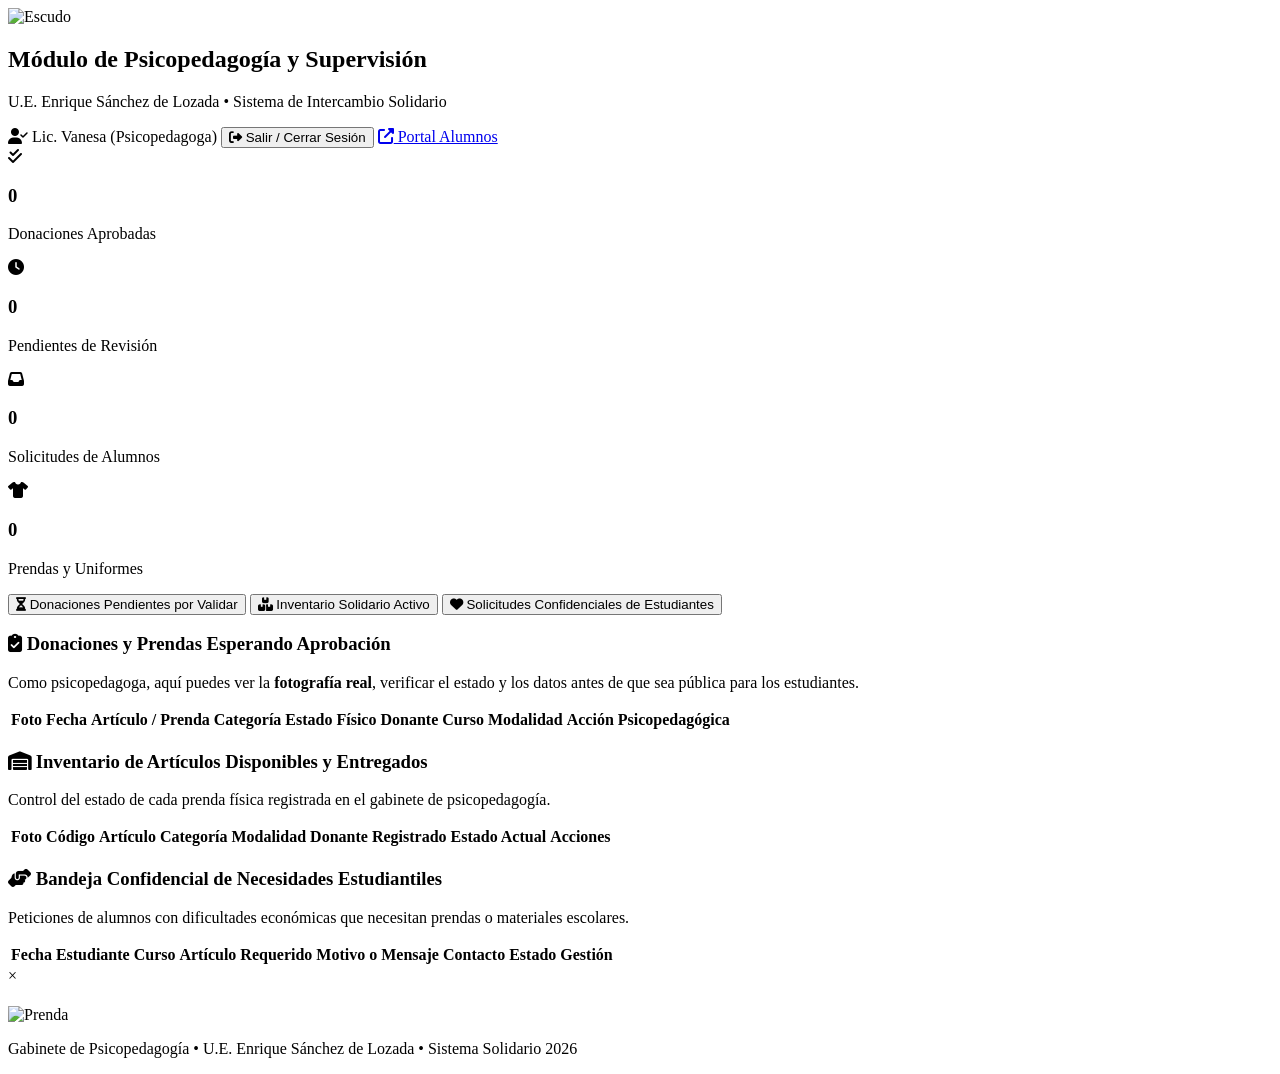
==== panel_psicopedagoga.html @ aaa046a4 "Add files via upload" ====
<!DOCTYPE html>
<html lang="es">
<head>
  <meta charset="UTF-8">
  <meta name="viewport" content="width=device-width, initial-scale=1.0">
  <title>Panel de Administración | Gabinete de Psicopedagogía - U.E. ESL</title>
  <link rel="stylesheet" href="css/estilos.css">
  <link rel="preconnect" href="https://fonts.googleapis.com">
  <link rel="preconnect" href="https://fonts.gstatic.com" crossorigin>
  <link href="https://fonts.googleapis.com/css2?family=Poppins:wght@300;400;500;600;700&display=swap" rel="stylesheet">
  <link rel="stylesheet" href="https://cdnjs.cloudflare.com/ajax/libs/font-awesome/6.4.0/css/all.min.css">
</head>
<body class="body-admin">

  <!-- CABECERA DEL PANEL -->
  <header class="header-admin">
    <div class="contenedor header-admin-flex">
      <div class="admin-titular">
        <img src="img/escudo_colegio.png" alt="Escudo" class="mini-escudo">
        <div>
          <h2>Módulo de Psicopedagogía y Supervisión</h2>
          <p>U.E. Enrique Sánchez de Lozada • Sistema de Intercambio Solidario</p>
        </div>
      </div>
      <div class="admin-perfil">
        <span class="usuario-tag"><i class="fas fa-user-check"></i> Lic. Vanesa (Psicopedagoga)</span>
        <button onclick="cerrarSesionAdmin()" class="btn btn-sm btn-coral"><i class="fas fa-sign-out-alt"></i> Salir / Cerrar Sesión</button>
        <a href="index.html" class="btn btn-sm btn-claro"><i class="fas fa-external-link-alt"></i> Portal Alumnos</a>
      </div>
    </div>
  </header>

  <div class="contenedor layout-admin">
    
    <!-- TARJETAS DE ESTADÍSTICAS (KPIs para asombrar a los jurados) -->
    <section class="grid-resumen">
      <div class="card-metrica verde">
        <i class="fas fa-check-double icono-metrica"></i>
        <div>
          <h3 id="statAprobados">0</h3>
          <p>Donaciones Aprobadas</p>
        </div>
      </div>
      <div class="card-metrica naranja">
        <i class="fas fa-clock icono-metrica"></i>
        <div>
          <h3 id="statPendientes">0</h3>
          <p>Pendientes de Revisión</p>
        </div>
      </div>
      <div class="card-metrica azul">
        <i class="fas fa-inbox icono-metrica"></i>
        <div>
          <h3 id="statSolicitudes">0</h3>
          <p>Solicitudes de Alumnos</p>
        </div>
      </div>
      <div class="card-metrica violeta">
        <i class="fas fa-tshirt icono-metrica"></i>
        <div>
          <h3 id="statPrendas">0</h3>
          <p>Prendas y Uniformes</p>
        </div>
      </div>
    </section>

    <!-- NAVEGACIÓN DE PESTAÑAS DEL PANEL -->
    <div class="tabs-admin">
      <button class="tab-btn activo" onclick="cambiarTab('pendientes')">
        <i class="fas fa-hourglass-half"></i> Donaciones Pendientes por Validar
      </button>
      <button class="tab-btn" onclick="cambiarTab('inventario')">
        <i class="fas fa-boxes"></i> Inventario Solidario Activo
      </button>
      <button class="tab-btn" onclick="cambiarTab('solicitudes')">
        <i class="fas fa-heart"></i> Solicitudes Confidenciales de Estudiantes
      </button>
    </div>

    <!-- PESTAÑA 1: DONACIONES PENDIENTES DE REVISIÓN -->
    <div id="tabPendientes" class="seccion-tab activa">
      <div class="card-blanca">
        <div class="card-blanca-header">
          <h3><i class="fas fa-clipboard-check"></i> Donaciones y Prendas Esperando Aprobación</h3>
          <p>Como psicopedagoga, aquí puedes ver la <strong>fotografía real</strong>, verificar el estado y los datos antes de que sea pública para los estudiantes.</p>
        </div>
        <div class="tabla-responsive">
          <table class="tabla-admin">
            <thead>
              <tr>
                <th>Foto</th>
                <th>Fecha</th>
                <th>Artículo / Prenda</th>
                <th>Categoría</th>
                <th>Estado Físico</th>
                <th>Donante</th>
                <th>Curso</th>
                <th>Modalidad</th>
                <th>Acción Psicopedagógica</th>
              </tr>
            </thead>
            <tbody id="tablaPendientesCuerpo">
              <!-- Cargado con JavaScript -->
            </tbody>
          </table>
        </div>
      </div>
    </div>

    <!-- PESTAÑA 2: INVENTARIO APROBADO Y CONTROL DE ENTREGA -->
    <div id="tabInventario" class="seccion-tab">
      <div class="card-blanca">
        <div class="card-blanca-header">
          <h3><i class="fas fa-warehouse"></i> Inventario de Artículos Disponibles y Entregados</h3>
          <p>Control del estado de cada prenda física registrada en el gabinete de psicopedagogía.</p>
        </div>
        <div class="tabla-responsive">
          <table class="tabla-admin">
            <thead>
              <tr>
                <th>Foto</th>
                <th>Código</th>
                <th>Artículo</th>
                <th>Categoría</th>
                <th>Modalidad</th>
                <th>Donante Registrado</th>
                <th>Estado Actual</th>
                <th>Acciones</th>
              </tr>
            </thead>
            <tbody id="tablaInventarioCuerpo">
              <!-- Cargado con JavaScript -->
            </tbody>
          </table>
        </div>
      </div>
    </div>

    <!-- PESTAÑA 3: SOLICITUDES DE ESTUDIANTES -->
    <div id="tabSolicitudes" class="seccion-tab">
      <div class="card-blanca">
        <div class="card-blanca-header">
          <h3><i class="fas fa-hands-helping"></i> Bandeja Confidencial de Necesidades Estudiantiles</h3>
          <p>Peticiones de alumnos con dificultades económicas que necesitan prendas o materiales escolares.</p>
        </div>
        <div class="tabla-responsive">
          <table class="tabla-admin">
            <thead>
              <tr>
                <th>Fecha</th>
                <th>Estudiante</th>
                <th>Curso</th>
                <th>Artículo Requerido</th>
                <th>Motivo o Mensaje</th>
                <th>Contacto</th>
                <th>Estado</th>
                <th>Gestión</th>
              </tr>
            </thead>
            <tbody id="tablaSolicitudesCuerpo">
              <!-- Cargado con JavaScript -->
            </tbody>
          </table>
        </div>
      </div>
    </div>

  </div>

  <!-- MODAL PARA VER FOTO EN GRANDE (LIGHTBOX) -->
  <div id="modalVerFotoGrande" class="modal" onclick="cerrarModalFoto()">
    <div class="modal-contenido-foto" onclick="event.stopPropagation()">
      <span class="cerrar-modal" onclick="cerrarModalFoto()">&times;</span>
      <h4 id="modalFotoTitulo" style="color:#880e4f; margin-bottom:10px;"></h4>
      <img id="modalFotoSrc" src="" alt="Prenda" class="foto-ampliada">
    </div>
  </div>

  <footer class="footer-admin">
    <p>Gabinete de Psicopedagogía • U.E. Enrique Sánchez de Lozada • Sistema Solidario 2026</p>
  </footer>

  <script src="js/datos_iniciales.js"></script>
  <script src="js/admin.js"></script>
</body>
</html>
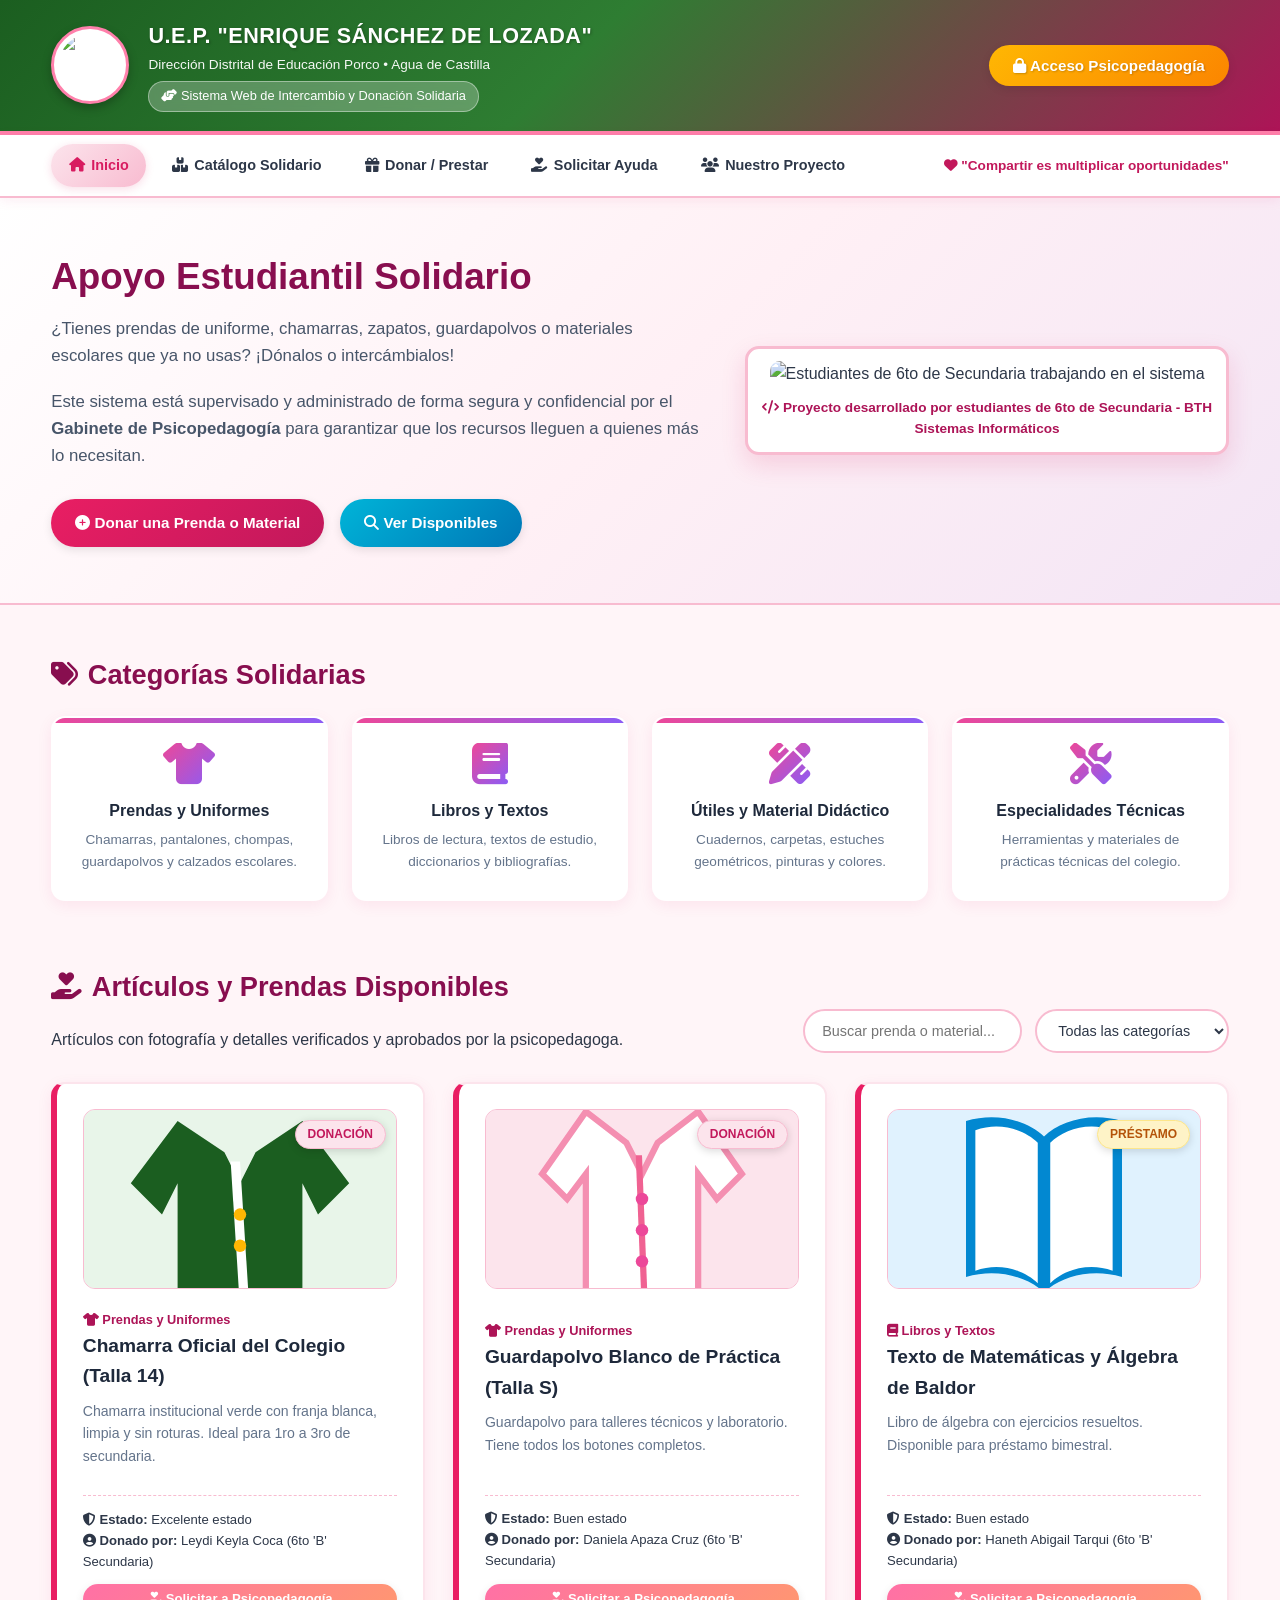
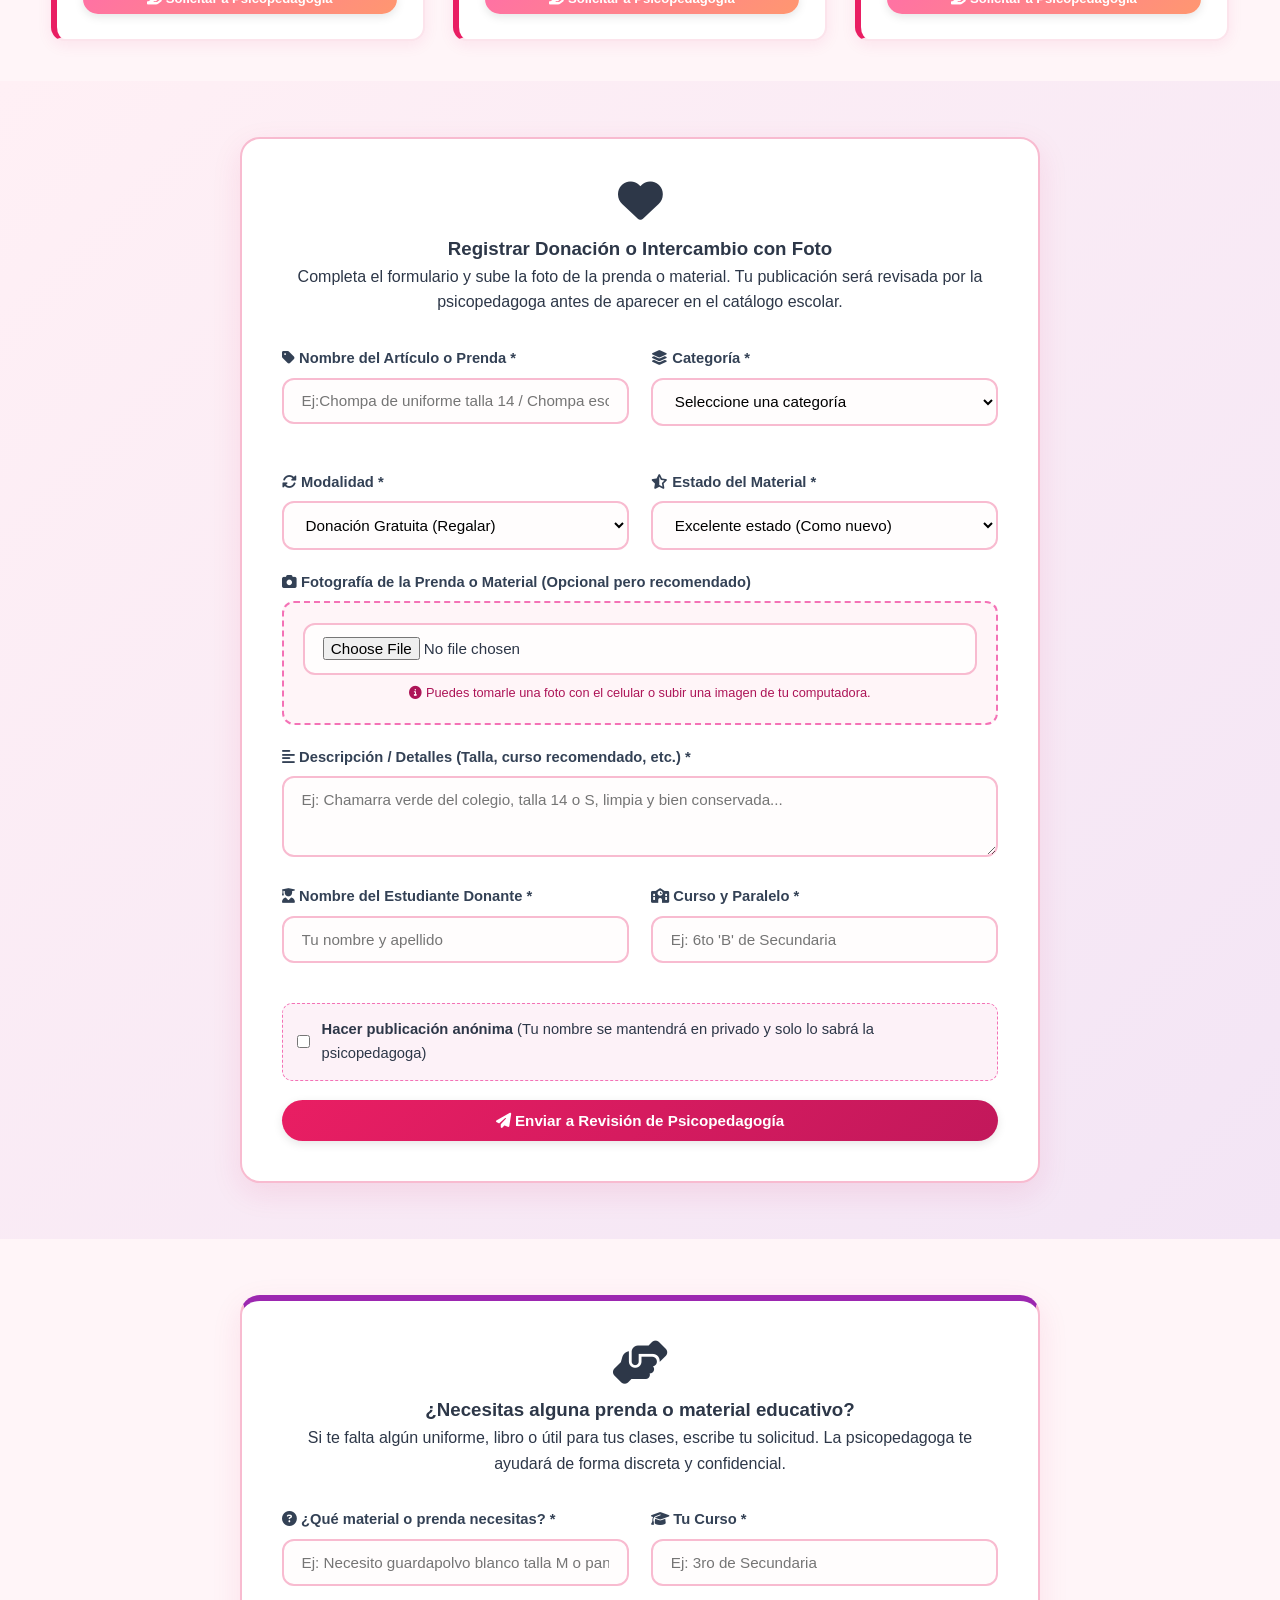
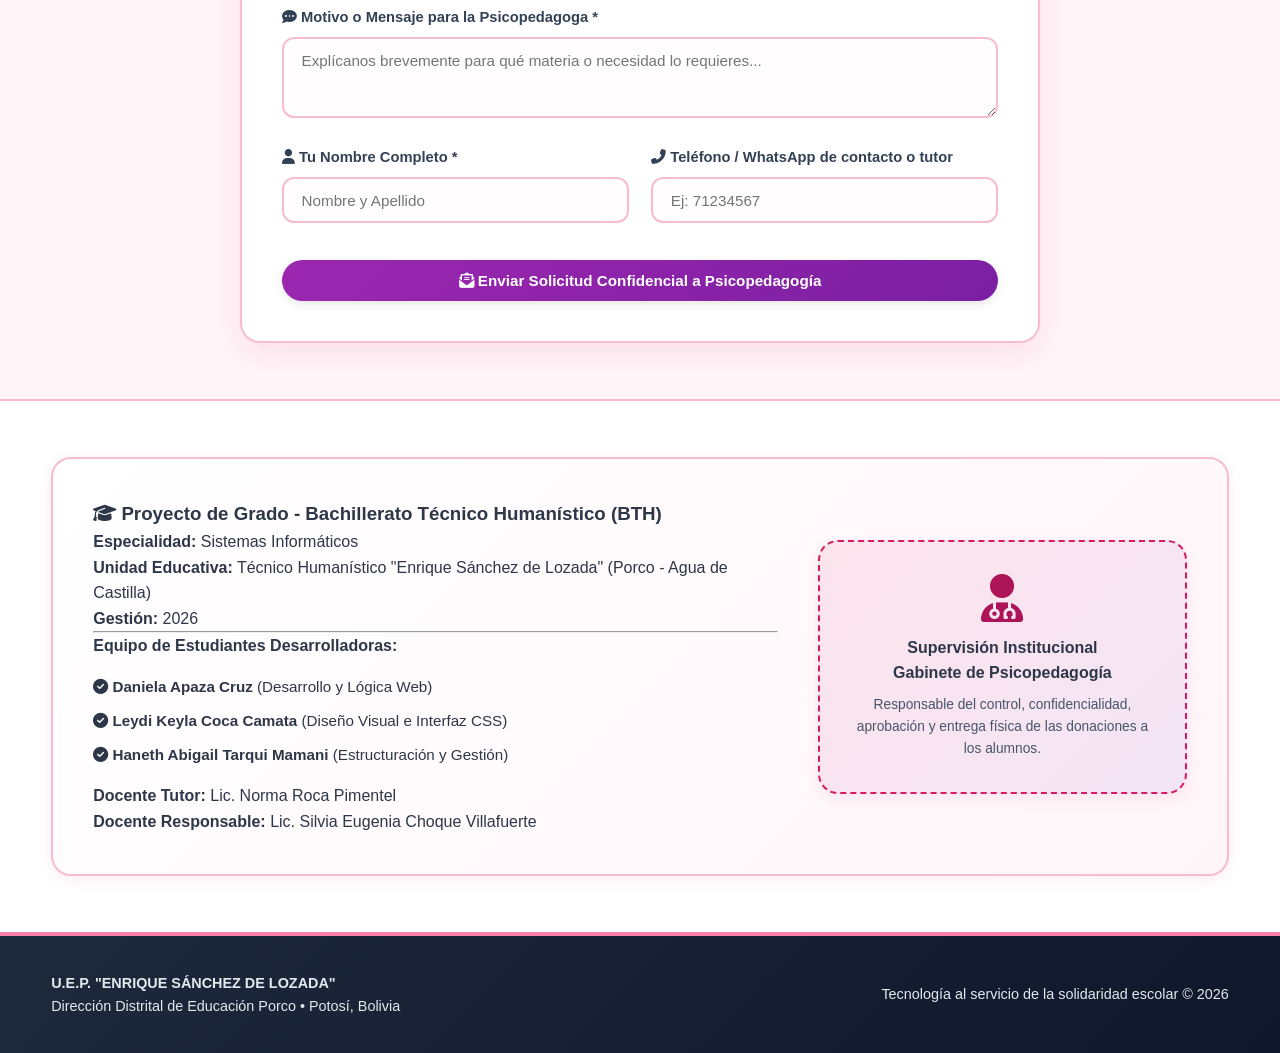
==== commit 4996414a: "Update stylesheet and script paths in HTML file" ====
--- a/panel_psicopedagoga.html
+++ b/panel_psicopedagoga.html
@@ -4,7 +4,7 @@
   <meta charset="UTF-8">
   <meta name="viewport" content="width=device-width, initial-scale=1.0">
   <title>Panel de Administración | Gabinete de Psicopedagogía - U.E. ESL</title>
-  <link rel="stylesheet" href="css/estilos.css">
+  <link rel="stylesheet" href="estilos.css">
   <link rel="preconnect" href="https://fonts.googleapis.com">
   <link rel="preconnect" href="https://fonts.gstatic.com" crossorigin>
   <link href="https://fonts.googleapis.com/css2?family=Poppins:wght@300;400;500;600;700&display=swap" rel="stylesheet">
@@ -180,7 +180,7 @@
     <p>Gabinete de Psicopedagogía • U.E. Enrique Sánchez de Lozada • Sistema Solidario 2026</p>
   </footer>
 
-  <script src="js/datos_iniciales.js"></script>
-  <script src="js/admin.js"></script>
+  <script src="datos_iniciales.js"></script>
+  <script src="admin.js"></script>
 </body>
 </html>
--- a/estilos.css
+++ b/estilos.css
@@ -0,0 +1,990 @@
+/* ========================================================
+   SISTEMA WEB DE INTERCAMBIO SOLIDARIO
+   U.E. "ENRIQUE SÁNCHEZ DE LOZADA" - PORCO (AGUA DE CASTILLA)
+   Bachillerato Técnico Humanístico (BTH) - Gestión 2026
+   Desarrolladoras: Daniela Apaza, Leydi Coca, Haneth Tarqui
+   Tema: Femenino, Solidario, Moderno e Institucional
+   ======================================================== */
+
+:root {
+  /* Paleta Femenina & Escolar Armoniosa */
+  --verde-colegio: #1a7a4c;
+  --verde-menta: #2ec4b6;
+  --rosa-principal: #d81b60;
+  --rosa-hover: #ad1457;
+  --rosa-suave: #fce4ec;
+  --purpura-elegante: #7b1fa2;
+  --lila-pastel: #f3e5f5;
+  --turquesa-boton: #00897b;
+  --coral-boton: #ff6f61;
+  --dorado-boton: #f59e0b;
+  --azul-cielo: #0288d1;
+  
+  --blanco: #ffffff;
+  --gris-fondo: #fff5f8;
+  --gris-suave: #fdf2f4;
+  --gris-borde: #f8bbd0;
+  --texto-principal: #2d3748;
+  --texto-suave: #64748b;
+  
+  --sombra-suave: 0 4px 15px rgba(216, 27, 96, 0.08);
+  --sombra-hover: 0 8px 25px rgba(216, 27, 96, 0.16);
+  --radio: 14px;
+  --transicion: all 0.3s ease;
+}
+
+* {
+  box-sizing: border-box;
+  margin: 0;
+  padding: 0;
+}
+
+body {
+  font-family: 'Poppins', sans-serif;
+  background-color: var(--gris-fondo);
+  color: var(--texto-principal);
+  line-height: 1.6;
+}
+
+.contenedor {
+  width: 92%;
+  max-width: 1200px;
+  margin: 0 auto;
+}
+
+/* ================= ENCABEZADO ================= */
+.header-principal {
+  background: linear-gradient(135deg, #1b5e20, #2e7d32 45%, #ad1457 100%);
+  color: var(--blanco);
+  padding: 1.2rem 0;
+  border-bottom: 4px solid #ff80ab;
+  box-shadow: 0 4px 15px rgba(0, 0, 0, 0.12);
+}
+
+.header-contenido {
+  display: flex;
+  justify-content: space-between;
+  align-items: center;
+  flex-wrap: wrap;
+  gap: 1.2rem;
+}
+
+.logos-institucion {
+  display: flex;
+  align-items: center;
+  gap: 1.2rem;
+}
+
+.logo-colegio {
+  width: 78px;
+  height: 78px;
+  object-fit: contain;
+  background: #ffffff;
+  border-radius: 50%;
+  padding: 5px;
+  border: 3px solid #ff80ab;
+  box-shadow: 0 4px 10px rgba(0,0,0,0.25);
+  transition: transform 0.3s ease;
+}
+
+.logo-colegio:hover {
+  transform: scale(1.05) rotate(4deg);
+}
+
+.logos-institucion h1 {
+  font-size: 1.35rem;
+  letter-spacing: 0.5px;
+  font-weight: 700;
+  text-shadow: 1px 1px 3px rgba(0,0,0,0.3);
+}
+
+.subtitulo-header {
+  font-size: 0.85rem;
+  opacity: 0.95;
+}
+
+.badge-lema {
+  display: inline-block;
+  background-color: rgba(255, 255, 255, 0.25);
+  backdrop-filter: blur(4px);
+  padding: 0.25rem 0.75rem;
+  border-radius: 20px;
+  font-size: 0.8rem;
+  margin-top: 0.35rem;
+  font-weight: 500;
+  border: 1px solid rgba(255, 255, 255, 0.4);
+}
+
+/* ================= NAVEGACIÓN ================= */
+.barra-navegacion {
+  background-color: #ffffff;
+  box-shadow: 0 2px 12px rgba(216, 27, 96, 0.08);
+  position: sticky;
+  top: 0;
+  z-index: 100;
+  border-bottom: 2px solid #f8bbd0;
+}
+
+.menu-flex {
+  display: flex;
+  justify-content: space-between;
+  align-items: center;
+}
+
+.enlaces-nav {
+  display: flex;
+  list-style: none;
+  gap: 0.5rem;
+  padding: 0.6rem 0;
+}
+
+.enlaces-nav a {
+  text-decoration: none;
+  color: var(--texto-principal);
+  font-weight: 600;
+  padding: 0.6rem 1.1rem;
+  border-radius: 25px;
+  font-size: 0.9rem;
+  transition: var(--transicion);
+  display: flex;
+  align-items: center;
+  gap: 0.4rem;
+}
+
+.enlaces-nav a:hover, .enlaces-nav a.activo {
+  background: linear-gradient(135deg, #fce4ec, #f8bbd0);
+  color: var(--rosa-principal);
+  box-shadow: 0 2px 8px rgba(216, 27, 96, 0.15);
+}
+
+.lema-nav {
+  font-size: 0.85rem;
+  color: #c2185b;
+  font-weight: 600;
+}
+
+/* ================= BOTONES MULTICOLOR LLAMATIVOS ================= */
+.btn {
+  display: inline-block;
+  padding: 0.75rem 1.5rem;
+  font-size: 0.95rem;
+  font-weight: 600;
+  text-decoration: none;
+  border-radius: 25px;
+  cursor: pointer;
+  border: none;
+  transition: var(--transicion);
+  text-align: center;
+  box-shadow: 0 3px 10px rgba(0,0,0,0.1);
+}
+
+.btn:hover {
+  transform: translateY(-2px);
+  box-shadow: 0 6px 15px rgba(0,0,0,0.18);
+}
+
+/* Botón 1: Rosa Fucsia Femenino (Donar) */
+.btn-primario {
+  background: linear-gradient(135deg, #e91e63, #c2185b);
+  color: #ffffff;
+}
+.btn-primario:hover {
+  background: linear-gradient(135deg, #d81b60, #880e4f);
+}
+
+/* Botón 2: Turquesa Menta Brillante (Ver catálogo) */
+.btn-secundario {
+  background: linear-gradient(135deg, #00b4d8, #0077b6);
+  color: #ffffff;
+}
+.btn-secundario:hover {
+  background: linear-gradient(135deg, #0096c7, #03045e);
+}
+
+/* Botón 3: Dorado Solar Cálido (Acceso Psicopedagoga) */
+.btn-admin {
+  background: linear-gradient(135deg, #ffb703, #fb8500);
+  color: #ffffff;
+  font-weight: 700;
+  text-shadow: 1px 1px 2px rgba(0,0,0,0.2);
+}
+.btn-admin:hover {
+  background: linear-gradient(135deg, #fb8500, #d97706);
+}
+
+/* Botón 4: Púrpura Violeta Solidario (Solicitar Ayuda) */
+.btn-exito {
+  background: linear-gradient(135deg, #9c27b0, #7b1fa2);
+  color: #ffffff;
+}
+.btn-exito:hover {
+  background: linear-gradient(135deg, #8e24aa, #4a148c);
+}
+
+/* Botón 5: Coral Cálido (Petición de Catálogo) */
+.btn-coral {
+  background: linear-gradient(135deg, #ff70a6, #ff9770);
+  color: #ffffff;
+}
+.btn-coral:hover {
+  background: linear-gradient(135deg, #ff5964, #f07167);
+}
+
+.btn-block {
+  width: 100%;
+  display: block;
+  margin-top: 1rem;
+}
+
+.btn-sm {
+  padding: 0.45rem 0.95rem;
+  font-size: 0.82rem;
+}
+
+.btn-claro {
+  background: #ffffff;
+  color: #ad1457;
+  font-weight: 600;
+}
+
+/* ================= BANNER HERO PRINCIPAL ================= */
+.hero-banner {
+  background: linear-gradient(135deg, #ffffff 0%, #fff0f5 50%, #f3e5f5 100%);
+  padding: 3.5rem 0;
+  border-bottom: 2px solid #f8bbd0;
+}
+
+.hero-grid {
+  display: grid;
+  grid-template-columns: 1.15fr 0.85fr;
+  gap: 2.5rem;
+  align-items: center;
+}
+
+.hero-texto h2 {
+  font-size: 2.3rem;
+  color: #880e4f;
+  line-height: 1.25;
+  margin-bottom: 1rem;
+}
+
+.hero-texto p {
+  color: #475569;
+  margin-bottom: 1.2rem;
+  font-size: 1.05rem;
+}
+
+.hero-botones {
+  display: flex;
+  gap: 1rem;
+  margin-top: 1.8rem;
+  flex-wrap: wrap;
+}
+
+.hero-imagen-box {
+  background: #ffffff;
+  padding: 12px;
+  border-radius: var(--radio);
+  box-shadow: 0 10px 25px rgba(216, 27, 96, 0.15);
+  border: 3px solid #f8bbd0;
+  text-align: center;
+  transition: transform 0.3s ease;
+}
+
+.hero-imagen-box:hover {
+  transform: translateY(-5px);
+}
+
+.foto-estudiantes {
+  width: 100%;
+  height: 270px;
+  object-fit: cover;
+  border-radius: 10px;
+}
+
+.pie-foto {
+  font-size: 0.85rem;
+  color: #ad1457;
+  margin-top: 10px;
+  font-weight: 600;
+}
+
+/* ================= TARJETAS DE CATEGORÍAS ================= */
+.seccion-categorias {
+  padding: 3rem 0 1.5rem 0;
+}
+
+.titulo-seccion {
+  font-size: 1.7rem;
+  color: #880e4f;
+  margin-bottom: 1.2rem;
+  display: flex;
+  align-items: center;
+  gap: 0.6rem;
+}
+
+.grid-categorias {
+  display: grid;
+  grid-template-columns: repeat(auto-fit, minmax(220px, 1fr));
+  gap: 1.5rem;
+}
+
+.tarjeta-categoria {
+  background: #ffffff;
+  border-radius: var(--radio);
+  padding: 1.6rem;
+  text-align: center;
+  box-shadow: var(--sombra-suave);
+  cursor: pointer;
+  transition: var(--transicion);
+  border: 2px solid transparent;
+  position: relative;
+  overflow: hidden;
+}
+
+.tarjeta-categoria::before {
+  content: '';
+  position: absolute;
+  top: 0; left: 0; right: 0;
+  height: 5px;
+  background: linear-gradient(90deg, #ec4899, #8b5cf6);
+}
+
+.tarjeta-categoria:hover {
+  transform: translateY(-6px);
+  box-shadow: var(--sombra-hover);
+  border-color: #f472b6;
+}
+
+.icono-cat {
+  font-size: 2.6rem;
+  background: linear-gradient(135deg, #ec4899, #8b5cf6);
+  -webkit-background-clip: text;
+  -webkit-text-fill-color: transparent;
+  margin-bottom: 0.8rem;
+}
+
+.tarjeta-categoria h4 {
+  margin-bottom: 0.4rem;
+  color: #1e293b;
+  font-weight: 600;
+}
+
+.tarjeta-categoria p {
+  font-size: 0.85rem;
+  color: var(--texto-suave);
+}
+
+/* ================= CATÁLOGO SOLIDARIO ================= */
+.seccion-catalogo {
+  padding: 2.5rem 0;
+}
+
+.cabecera-catalogo {
+  display: flex;
+  justify-content: space-between;
+  align-items: flex-end;
+  flex-wrap: wrap;
+  gap: 1rem;
+  margin-bottom: 1.8rem;
+}
+
+.filtros-box {
+  display: flex;
+  gap: 0.8rem;
+  flex-wrap: wrap;
+}
+
+.filtros-box input, .filtros-box select {
+  padding: 0.7rem 1.1rem;
+  border: 2px solid #f8bbd0;
+  border-radius: 25px;
+  font-family: inherit;
+  font-size: 0.9rem;
+  outline: none;
+  background: #ffffff;
+  color: var(--texto-principal);
+  transition: var(--transicion);
+}
+
+.filtros-box input:focus, .filtros-box select:focus {
+  border-color: #d81b60;
+  box-shadow: 0 0 0 3px rgba(216, 27, 96, 0.15);
+}
+
+.grid-articulos {
+  display: grid;
+  grid-template-columns: repeat(auto-fill, minmax(290px, 1fr));
+  gap: 1.8rem;
+}
+
+.tarjeta-articulo {
+  background: #ffffff;
+  border-radius: var(--radio);
+  padding: 1.6rem;
+  box-shadow: var(--sombra-suave);
+  display: flex;
+  flex-direction: column;
+  justify-content: space-between;
+  border: 2px solid #fce4ec;
+  border-left: 6px solid #e91e63;
+  transition: var(--transicion);
+  position: relative;
+}
+
+.tarjeta-articulo:hover {
+  transform: translateY(-5px);
+  box-shadow: var(--sombra-hover);
+  border-color: #f8bbd0;
+}
+
+.badge-tipo {
+  display: inline-block;
+  padding: 0.25rem 0.75rem;
+  border-radius: 20px;
+  font-size: 0.75rem;
+  font-weight: 700;
+  text-transform: uppercase;
+  margin-bottom: 0.6rem;
+}
+
+.badge-donacion { background: #fce4ec; color: #c2185b; border: 1px solid #f8bbd0; }
+.badge-intercambio { background: #e0f2fe; color: #0369a1; border: 1px solid #bae6fd; }
+.badge-prestamo { background: #fef3c7; color: #b45309; border: 1px solid #fde68a; }
+
+.titulo-art {
+  font-size: 1.2rem;
+  color: #1e293b;
+  margin-bottom: 0.5rem;
+  font-weight: 600;
+}
+
+.detalles-art {
+  font-size: 0.88rem;
+  color: var(--texto-suave);
+  margin-bottom: 1.2rem;
+}
+
+.info-pie-art {
+  border-top: 1px dashed #f8bbd0;
+  padding-top: 0.8rem;
+  margin-top: 0.5rem;
+  font-size: 0.82rem;
+}
+
+/* ================= FORMULARIOS ================= */
+.seccion-formulario {
+  padding: 3.5rem 0;
+}
+
+.fondo-claro {
+  background: linear-gradient(135deg, #fff0f5, #f3e5f5);
+}
+
+.form-card {
+  max-width: 800px;
+  margin: 0 auto;
+  background: #ffffff;
+  padding: 2.5rem;
+  border-radius: 20px;
+  box-shadow: 0 10px 30px rgba(216, 27, 96, 0.1);
+  border: 2px solid #f8bbd0;
+}
+
+.border-solidario {
+  border-top: 6px solid #9c27b0;
+}
+
+.form-header {
+  text-align: center;
+  margin-bottom: 2rem;
+}
+
+.icono-form {
+  font-size: 2.8rem;
+  margin-bottom: 0.6rem;
+}
+
+.fila-form {
+  display: grid;
+  grid-template-columns: 1fr 1fr;
+  gap: 1.4rem;
+}
+
+.campo {
+  margin-bottom: 1.3rem;
+}
+
+.campo label {
+  display: block;
+  font-weight: 600;
+  margin-bottom: 0.45rem;
+  font-size: 0.92rem;
+  color: #334155;
+}
+
+.campo input, .campo select, .campo textarea {
+  width: 100%;
+  padding: 0.8rem 1.1rem;
+  border: 2px solid #f8bbd0;
+  border-radius: 12px;
+  font-family: inherit;
+  font-size: 0.95rem;
+  outline: none;
+  background: #fffdfd;
+  transition: var(--transicion);
+}
+
+.campo input:focus, .campo select:focus, .campo textarea:focus {
+  border-color: #d81b60;
+  box-shadow: 0 0 0 4px rgba(216, 27, 96, 0.12);
+}
+
+.campo-check {
+  display: flex;
+  align-items: center;
+  gap: 0.7rem;
+  margin: 1.2rem 0;
+  background: #fdf2f8;
+  padding: 0.9rem;
+  border-radius: 10px;
+  font-size: 0.92rem;
+  border: 1px dashed #f472b6;
+}
+
+/* ================= INFO PROYECTO ================= */
+.seccion-proyecto {
+  padding: 3.5rem 0;
+  background: #ffffff;
+  border-top: 2px solid #f8bbd0;
+}
+
+.card-info-proyecto {
+  background: linear-gradient(135deg, #ffffff, #fff5f8);
+  border-radius: 20px;
+  padding: 2.5rem;
+  border: 2px solid #f8bbd0;
+  box-shadow: var(--sombra-suave);
+}
+
+.grid-proyecto {
+  display: grid;
+  grid-template-columns: 1.3fr 0.7fr;
+  gap: 2.5rem;
+  align-items: center;
+}
+
+.lista-integrantes {
+  list-style: none;
+  margin: 1rem 0;
+}
+
+.lista-integrantes li {
+  margin-bottom: 0.6rem;
+  font-size: 0.95rem;
+}
+
+.badge-psico {
+  background: linear-gradient(135deg, #fce4ec, #f3e5f5);
+  border: 2px dashed #d81b60;
+  border-radius: 20px;
+  padding: 2rem;
+  text-align: center;
+  box-shadow: 0 5px 15px rgba(216, 27, 96, 0.08);
+}
+
+.badge-psico i {
+  color: #ad1457;
+  margin-bottom: 0.8rem;
+}
+
+.psico-desc {
+  font-size: 0.86rem;
+  color: #475569;
+  margin-top: 0.5rem;
+}
+
+/* ================= FOOTER ================= */
+.footer-colegio {
+  background: linear-gradient(135deg, #1e293b, #0f172a);
+  color: #e2e8f0;
+  padding: 2.2rem 0;
+  font-size: 0.9rem;
+  border-top: 4px solid #ff80ab;
+}
+
+.footer-grid {
+  display: flex;
+  justify-content: space-between;
+  align-items: center;
+  flex-wrap: wrap;
+  gap: 1rem;
+}
+
+/* ================= PANEL PSICOPEDAGOGA ================= */
+.body-admin {
+  background-color: #fdf2f4;
+}
+
+.header-admin {
+  background: linear-gradient(135deg, #4a148c, #1e1b4b);
+  color: #fff;
+  padding: 1.2rem 0;
+  border-bottom: 4px solid #ff80ab;
+}
+
+.header-admin-flex {
+  display: flex;
+  justify-content: space-between;
+  align-items: center;
+  flex-wrap: wrap;
+  gap: 1rem;
+}
+
+.admin-titular {
+  display: flex;
+  align-items: center;
+  gap: 1.2rem;
+}
+
+.mini-escudo {
+  width: 52px;
+  height: 52px;
+  object-fit: contain;
+  background: white;
+  border-radius: 50%;
+  padding: 3px;
+  border: 2px solid #ff80ab;
+}
+
+.admin-perfil {
+  display: flex;
+  align-items: center;
+  gap: 1rem;
+}
+
+.usuario-tag {
+  background: rgba(255, 255, 255, 0.2);
+  padding: 0.4rem 1rem;
+  border-radius: 20px;
+  font-size: 0.88rem;
+  border: 1px solid rgba(255, 255, 255, 0.3);
+}
+
+.layout-admin {
+  padding: 2.5rem 0;
+}
+
+.grid-resumen {
+  display: grid;
+  grid-template-columns: repeat(auto-fit, minmax(220px, 1fr));
+  gap: 1.4rem;
+  margin-bottom: 2rem;
+}
+
+.card-metrica {
+  background: white;
+  border-radius: 16px;
+  padding: 1.6rem;
+  display: flex;
+  align-items: center;
+  gap: 1.2rem;
+  box-shadow: 0 4px 15px rgba(216, 27, 96, 0.08);
+  border: 2px solid #fce4ec;
+  transition: transform 0.3s ease;
+}
+
+.card-metrica:hover {
+  transform: translateY(-4px);
+}
+
+.icono-metrica {
+  font-size: 2.6rem;
+}
+
+.card-metrica.verde i { color: #10b981; }
+.card-metrica.naranja i { color: #f59e0b; }
+.card-metrica.azul i { color: #0288d1; }
+.card-metrica.violeta i { color: #d81b60; }
+
+.card-metrica h3 {
+  font-size: 1.9rem;
+  font-weight: 700;
+  line-height: 1;
+  color: #1e293b;
+}
+
+.card-metrica p {
+  font-size: 0.85rem;
+  color: var(--texto-suave);
+}
+
+.tabs-admin {
+  display: flex;
+  gap: 0.6rem;
+  margin-bottom: 1rem;
+  flex-wrap: wrap;
+}
+
+.tab-btn {
+  background: #ffffff;
+  border: 2px solid #f8bbd0;
+  padding: 0.85rem 1.6rem;
+  border-radius: 12px 12px 0 0;
+  font-family: inherit;
+  font-weight: 600;
+  cursor: pointer;
+  transition: var(--transicion);
+  color: #64748b;
+}
+
+.tab-btn.activo {
+  background: linear-gradient(135deg, #d81b60, #ad1457);
+  color: white;
+  border-color: #ad1457;
+  box-shadow: 0 4px 12px rgba(216, 27, 96, 0.2);
+}
+
+.seccion-tab {
+  display: none;
+}
+
+.seccion-tab.activa {
+  display: block;
+}
+
+.card-blanca {
+  background: white;
+  border-radius: 0 16px 16px 16px;
+  padding: 2.2rem;
+  box-shadow: var(--sombra-suave);
+  border: 2px solid #fce4ec;
+}
+
+.card-blanca-header {
+  margin-bottom: 1.5rem;
+}
+
+.card-blanca-header h3 {
+  color: #880e4f;
+  font-size: 1.35rem;
+}
+
+.card-blanca-header p {
+  color: var(--texto-suave);
+  font-size: 0.9rem;
+}
+
+.tabla-responsive {
+  overflow-x: auto;
+}
+
+.tabla-admin {
+  width: 100%;
+  border-collapse: collapse;
+  text-align: left;
+  font-size: 0.92rem;
+}
+
+.tabla-admin th {
+  background: #fdf2f8;
+  color: #880e4f;
+  font-weight: 600;
+  padding: 1rem;
+  border-bottom: 2px solid #f8bbd0;
+}
+
+.tabla-admin td {
+  padding: 1rem;
+  border-bottom: 1px solid #fce4ec;
+}
+
+.tabla-admin tr:hover {
+  background-color: #fff9fb;
+}
+
+.acciones-flex {
+  display: flex;
+  gap: 0.5rem;
+}
+
+/* Modales */
+.modal {
+  display: none;
+  position: fixed;
+  z-index: 200;
+  left: 0;
+  top: 0;
+  width: 100%;
+  height: 100%;
+  background: rgba(0, 0, 0, 0.5);
+  align-items: center;
+  justify-content: center;
+}
+
+.modal-contenido {
+  background: white;
+  padding: 2.2rem;
+  border-radius: 20px;
+  max-width: 500px;
+  width: 90%;
+  position: relative;
+  box-shadow: 0 15px 35px rgba(216, 27, 96, 0.2);
+  border: 3px solid #f8bbd0;
+}
+
+.cerrar-modal {
+  position: absolute;
+  right: 1.3rem;
+  top: 1.1rem;
+  font-size: 1.8rem;
+  cursor: pointer;
+  color: #f472b6;
+}
+
+.cerrar-modal:hover {
+  color: #880e4f;
+}
+
+.texto-destacado {
+  color: #c2185b;
+  font-weight: 600;
+  margin: 0.5rem 0 1rem 0;
+}
+
+/* Responsivo */
+@media (max-width: 768px) {
+  .hero-grid, .grid-proyecto, .fila-form {
+    grid-template-columns: 1fr;
+  }
+  .enlaces-nav {
+    flex-wrap: wrap;
+  }
+}
+
+
+/* ================= FOTOS DE LAS PRENDAS Y MATERIALES ================= */
+.foto-card-box {
+  width: 100%;
+  height: 180px;
+  border-radius: 12px;
+  overflow: hidden;
+  position: relative;
+  background: #fdf2f8;
+  display: flex;
+  align-items: center;
+  justify-content: center;
+  border: 1px solid #f8bbd0;
+  margin-bottom: 0.8rem;
+}
+
+.foto-prenda-catalogo {
+  width: 100%;
+  height: 100%;
+  object-fit: cover;
+  transition: transform 0.4s ease;
+}
+
+.tarjeta-articulo:hover .foto-prenda-catalogo {
+  transform: scale(1.05);
+}
+
+.badge-flotante {
+  position: absolute;
+  top: 10px;
+  right: 10px;
+  box-shadow: 0 2px 8px rgba(0,0,0,0.15);
+  margin-bottom: 0 !important;
+}
+
+/* Subida de foto en formulario */
+.subir-foto-box {
+  background: #fff5f8;
+  border: 2px dashed #f472b6;
+  border-radius: 12px;
+  padding: 1.2rem;
+  text-align: center;
+  transition: var(--transicion);
+}
+
+.subir-foto-box:hover {
+  background: #fce4ec;
+  border-color: #d81b60;
+}
+
+.texto-ayuda {
+  display: block;
+  font-size: 0.8rem;
+  color: #ad1457;
+  margin-top: 0.5rem;
+}
+
+.vista-previa-contenedor {
+  margin-top: 0.8rem;
+}
+
+.img-previa {
+  max-width: 220px;
+  max-height: 160px;
+  border-radius: 10px;
+  border: 2px solid #d81b60;
+  box-shadow: 0 4px 10px rgba(0,0,0,0.1);
+  object-fit: cover;
+  display: block;
+  margin: 0 auto;
+}
+
+/* Miniaturas en tablas del administrador */
+.mini-foto-tabla {
+  width: 48px;
+  height: 48px;
+  object-fit: cover;
+  border-radius: 8px;
+  border: 2px solid #f8bbd0;
+  cursor: pointer;
+  transition: transform 0.2s ease;
+}
+
+.mini-foto-tabla:hover {
+  transform: scale(1.2);
+  border-color: #d81b60;
+}
+
+/* Modal Foto Ampliada (Lightbox) */
+.modal-contenido-foto {
+  background: white;
+  padding: 1.5rem;
+  border-radius: 16px;
+  max-width: 600px;
+  width: 90%;
+  text-align: center;
+  box-shadow: 0 10px 30px rgba(0,0,0,0.3);
+  position: relative;
+}
+
+.foto-ampliada {
+  max-width: 100%;
+  max-height: 450px;
+  object-fit: contain;
+  border-radius: 10px;
+  border: 1px solid #fce4ec;
+}
+
+/* Modal de Login Psicopedagoga */
+.login-modal-box {
+  max-width: 420px;
+  border-top: 6px solid #d81b60;
+}
+
+.icono-llave-box {
+  width: 65px;
+  height: 65px;
+  background: #fce4ec;
+  color: #d81b60;
+  border-radius: 50%;
+  display: flex;
+  align-items: center;
+  justify-content: center;
+  margin: 0 auto;
+  box-shadow: 0 4px 10px rgba(216, 27, 96, 0.15);
+}
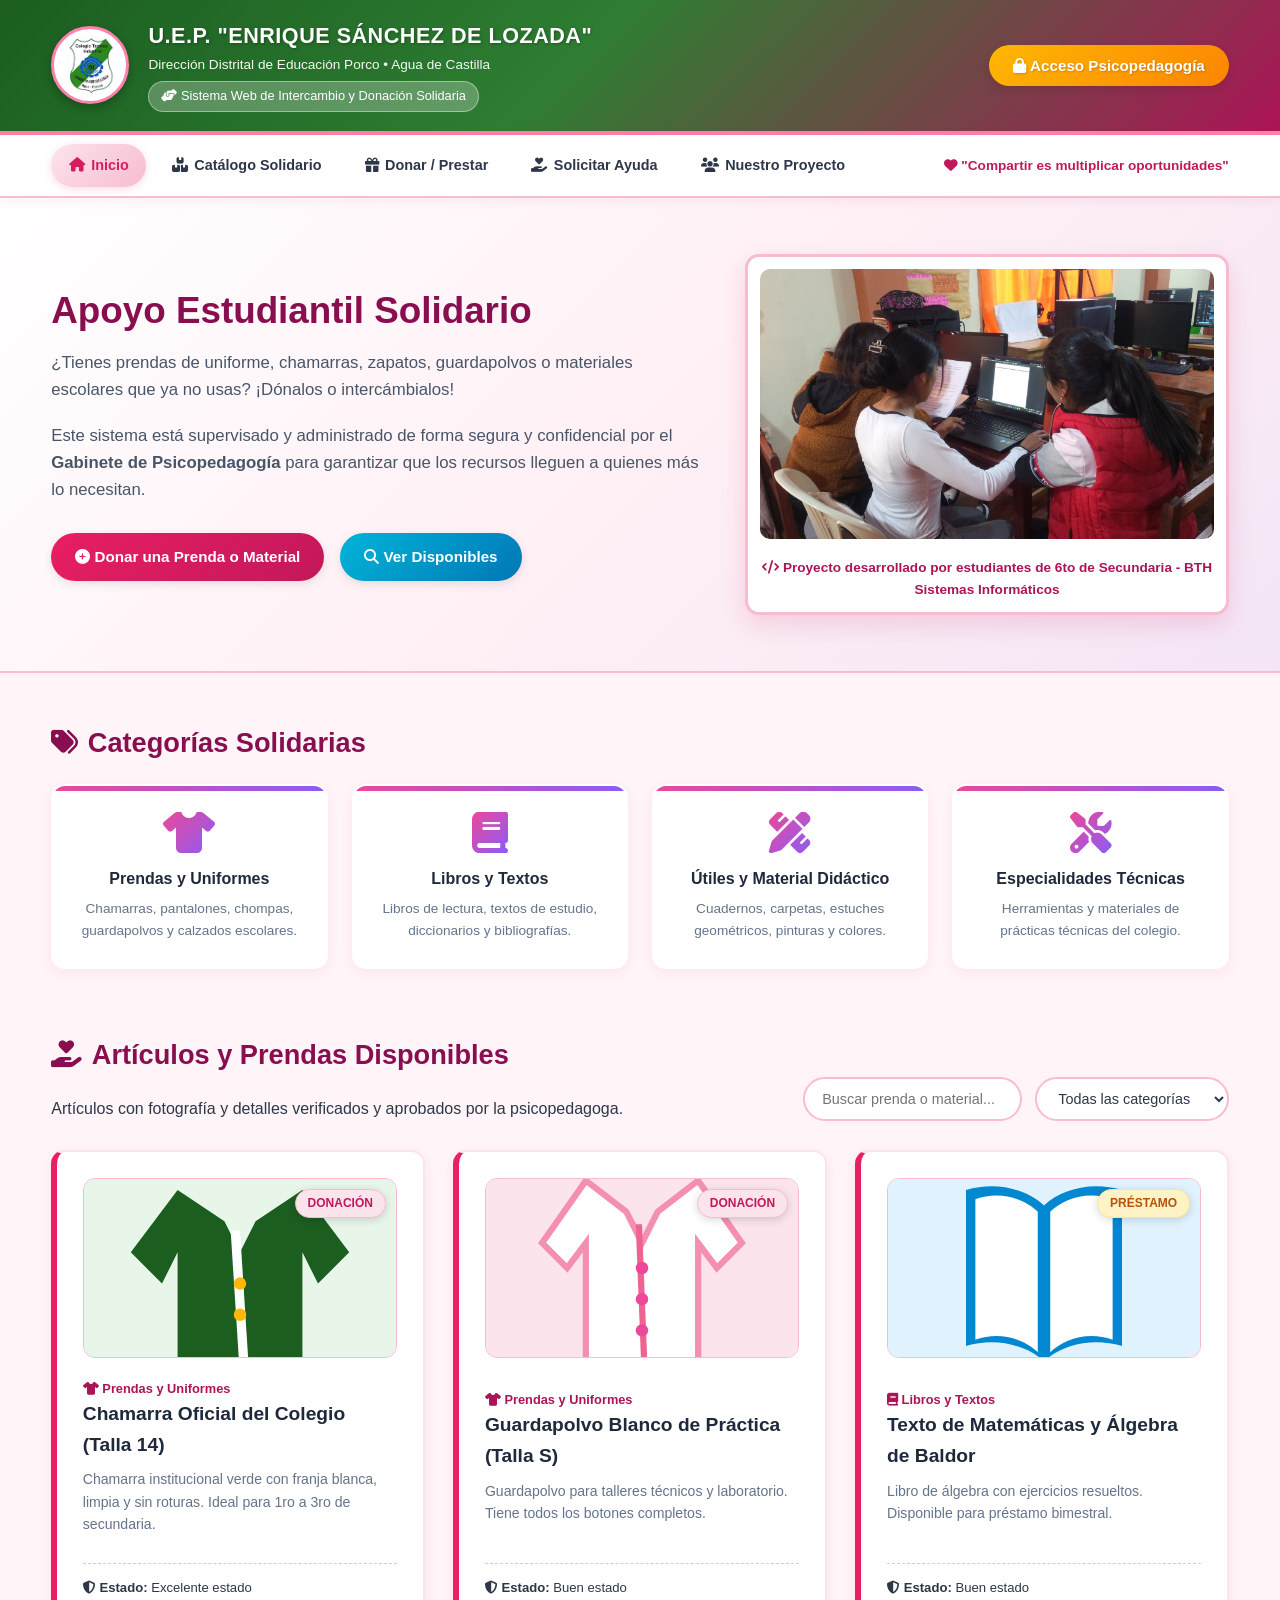
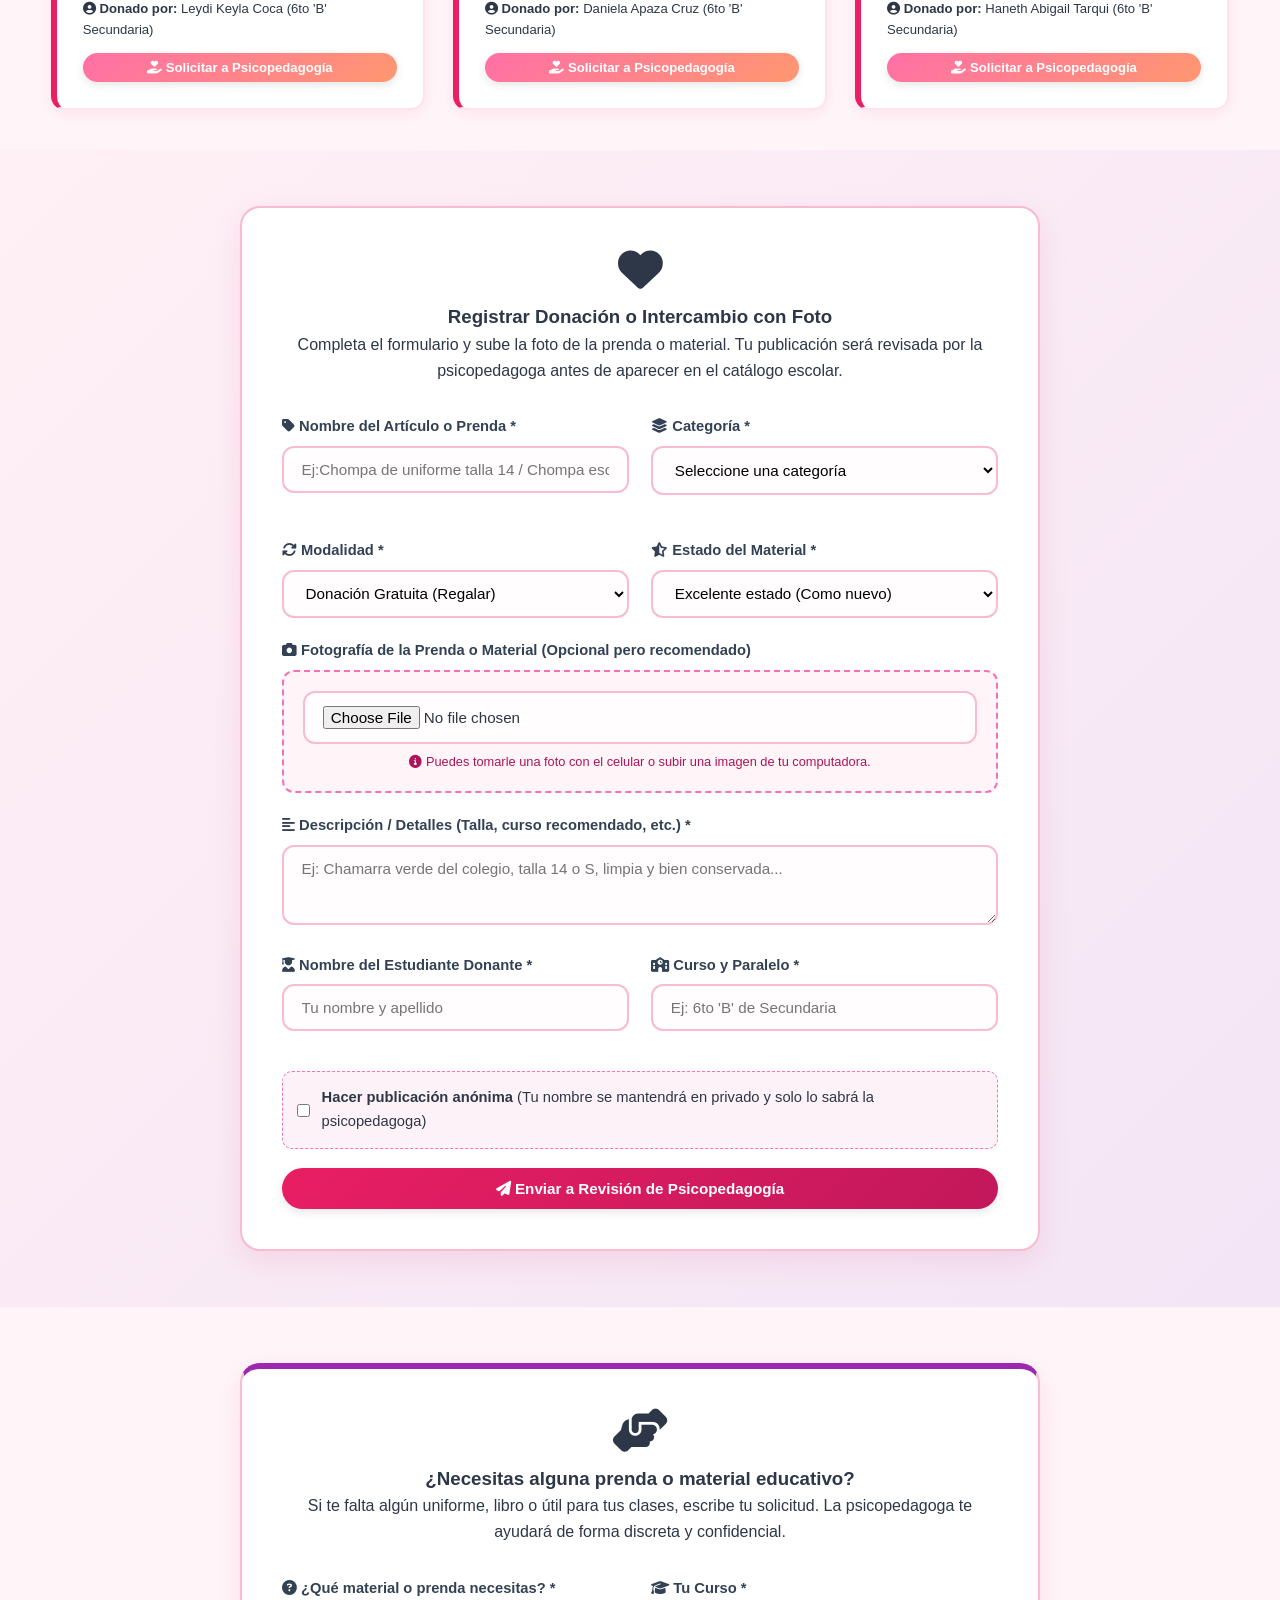
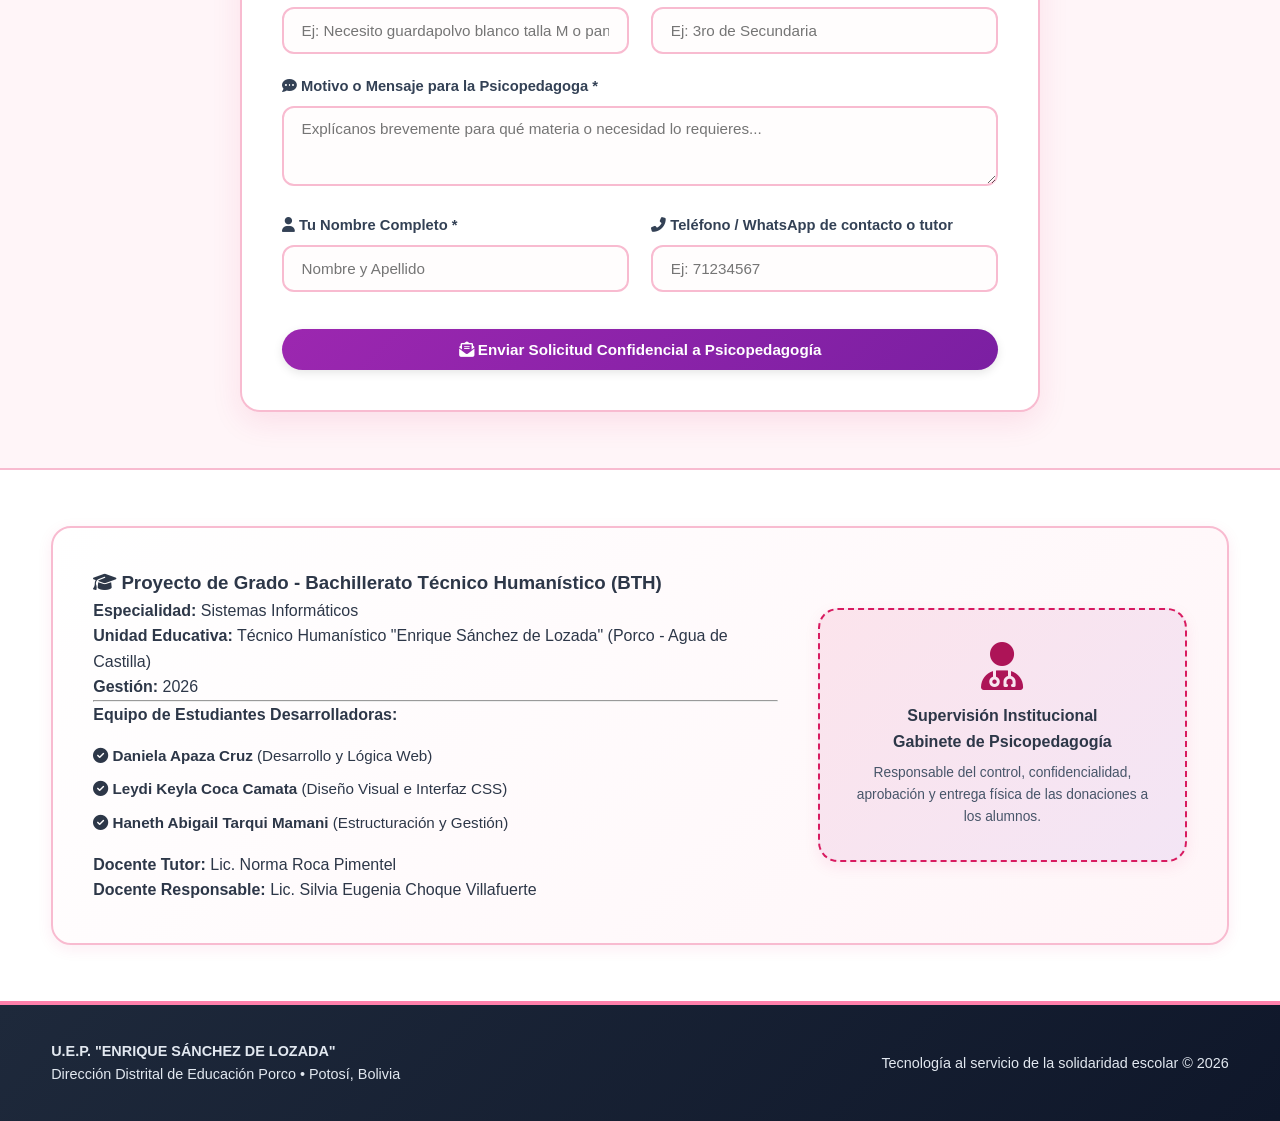
==== commit d67b79c1: "Update panel_psicopedagoga.html" ====
--- a/panel_psicopedagoga.html
+++ b/panel_psicopedagoga.html
@@ -16,7 +16,7 @@
   <header class="header-admin">
     <div class="contenedor header-admin-flex">
       <div class="admin-titular">
-        <img src="img/escudo_colegio.png" alt="Escudo" class="mini-escudo">
+        <img src="escudo_colegio.png" alt="Escudo" class="mini-escudo">
         <div>
           <h2>Módulo de Psicopedagogía y Supervisión</h2>
           <p>U.E. Enrique Sánchez de Lozada • Sistema de Intercambio Solidario</p>
